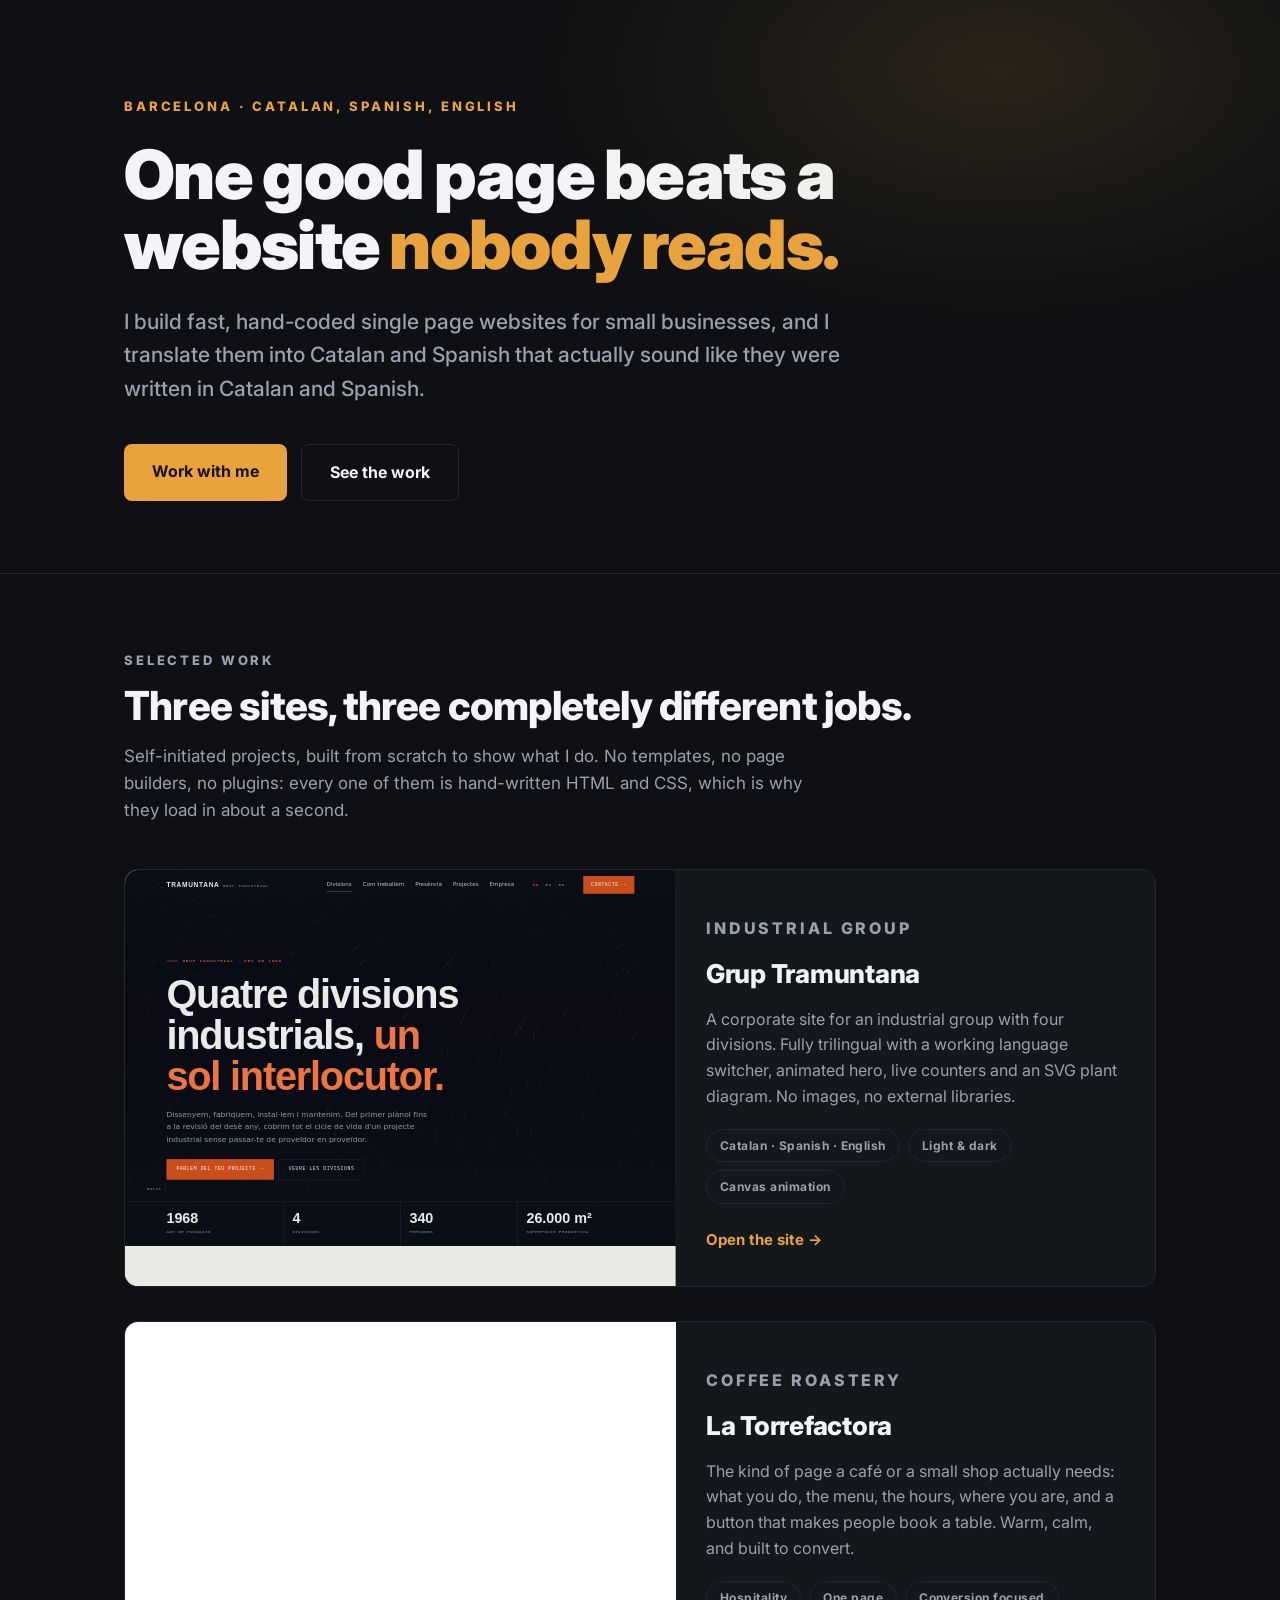
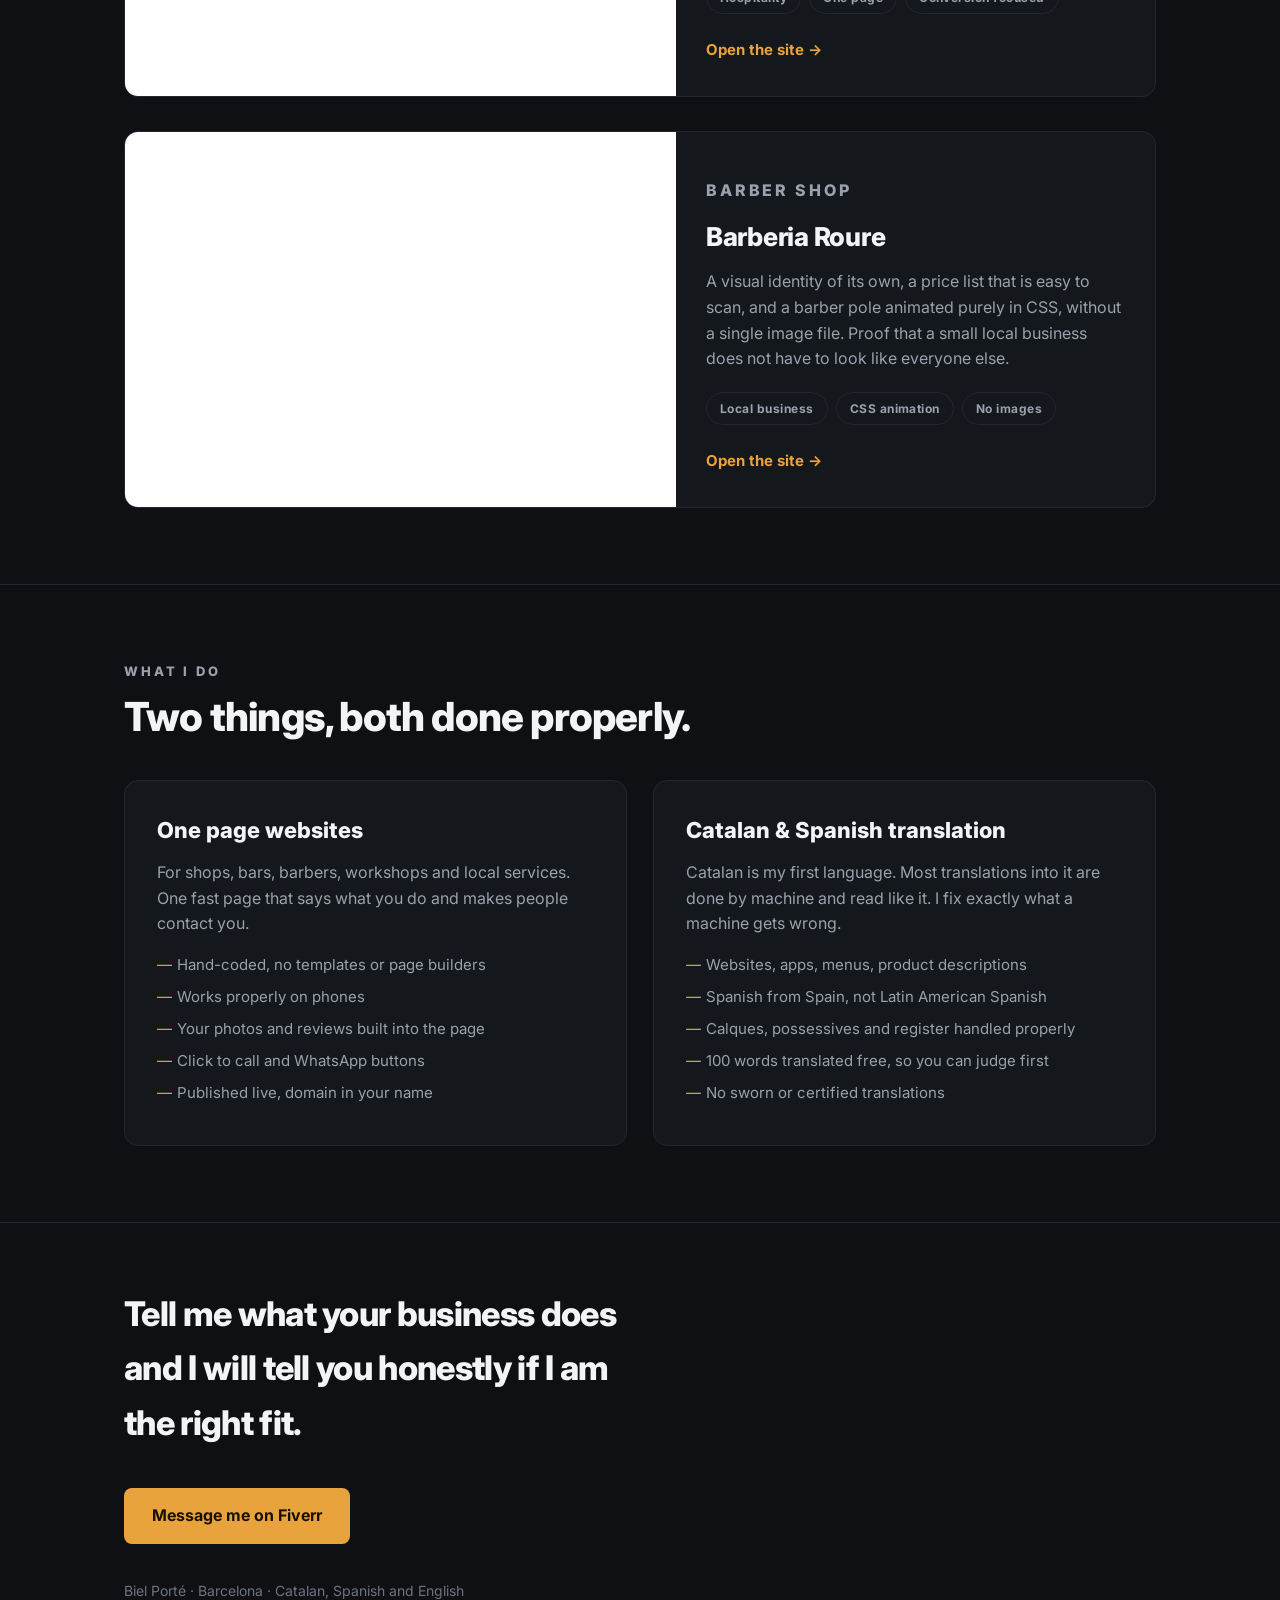
==== index.html @ 1ae51826 "Afegeix la portada del portfolio a l'arrel Fins ara l'arrel servia la pagina per defecte de Jekyll g" ====
<!DOCTYPE html>
<html lang="en">
<head>
<meta charset="utf-8">
<meta name="viewport" content="width=device-width, initial-scale=1">
<title>Biel Porté — One page websites & Catalan translation</title>
<meta name="description" content="I build fast one page websites for small businesses and translate them into natural Catalan and Spanish. Barcelona.">
<link rel="preconnect" href="https://fonts.googleapis.com">
<link rel="preconnect" href="https://fonts.gstatic.com" crossorigin>
<link href="https://fonts.googleapis.com/css2?family=Inter:wght@400;500;600;700;800;900&display=swap" rel="stylesheet">
<style>
  :root{
    --bg:#0e1013;
    --bg2:#14171c;
    --line:#23272e;
    --txt:#f2f4f7;
    --mut:#9aa1ad;
    --acc:#e8a33d;
    --acc2:#5aa9e6;
    --max:1080px;
  }
  *{box-sizing:border-box; margin:0; padding:0}
  html{scroll-behavior:smooth}
  body{
    background:var(--bg); color:var(--txt);
    font-family:Inter,"Segoe UI",system-ui,-apple-system,sans-serif;
    -webkit-font-smoothing:antialiased; line-height:1.6;
  }
  .wrap{max-width:var(--max); margin:0 auto; padding:0 24px}
  a{color:inherit}

  /* ---------- hero ---------- */
  header{padding:96px 0 72px; position:relative; overflow:hidden}
  header::before{
    content:""; position:absolute; inset:0; pointer-events:none;
    background:radial-gradient(760px 420px at 78% 12%, rgba(232,163,61,.13), transparent 62%);
  }
  .eyebrow{
    font-size:13px; font-weight:800; letter-spacing:.22em; text-transform:uppercase;
    color:var(--acc); margin-bottom:22px;
  }
  h1{
    font-size:clamp(38px,6vw,68px); line-height:1.03; font-weight:900;
    letter-spacing:-.025em; max-width:16ch;
  }
  h1 em{font-style:normal; color:var(--acc)}
  .lede{
    margin-top:26px; font-size:clamp(17px,2.2vw,21px); color:var(--mut);
    max-width:60ch; font-weight:500;
  }
  .accions{margin-top:38px; display:flex; gap:14px; flex-wrap:wrap}
  .btn{
    display:inline-block; padding:15px 28px; border-radius:8px; font-weight:700;
    font-size:16px; text-decoration:none; transition:transform .15s ease, background .15s ease;
  }
  .btn:hover{transform:translateY(-2px)}
  .btn-p{background:var(--acc); color:#191104}
  .btn-s{border:1px solid var(--line); color:var(--txt)}
  .btn-s:hover{background:var(--bg2)}

  /* ---------- seccions ---------- */
  section{padding:76px 0; border-top:1px solid var(--line)}
  .titol-sec{
    font-size:13px; font-weight:800; letter-spacing:.22em; text-transform:uppercase;
    color:var(--mut); margin-bottom:12px;
  }
  h2{font-size:clamp(28px,4vw,40px); font-weight:800; letter-spacing:-.02em; line-height:1.15}
  .sec-intro{margin-top:14px; color:var(--mut); max-width:62ch; font-size:17px}

  /* ---------- projectes ---------- */
  .projectes{margin-top:44px; display:grid; gap:34px}
  .proj{
    background:var(--bg2); border:1px solid var(--line); border-radius:14px;
    overflow:hidden; display:grid; grid-template-columns:1.15fr 1fr;
  }
  /* La previsualitzacio ha d'omplir sempre tot el contenidor, sigui quina sigui
     la mida de la targeta. El truc: l'iframe fa el 250% del contenidor i es
     redueix al 40% (0.4 x 250% = 100%), o sigui que sempre encaixa exacte i
     alhora la web de dins es renderitza a mida d'escriptori, no de mobil. */
  .previsual{position:relative; background:#fff; min-height:340px; overflow:hidden}
  .previsual iframe{
    position:absolute; top:0; left:0;
    width:250%; height:250%; border:0; display:block;
    transform:scale(.40); transform-origin:0 0; pointer-events:none;
  }
  .previsual a.cobertura{position:absolute; inset:0; display:block}
  .proj-txt{padding:34px 34px 34px 30px; display:flex; flex-direction:column; justify-content:center}
  .sector{
    font-size:12px; font-weight:800; letter-spacing:.18em; text-transform:uppercase;
    color:var(--acc2); margin-bottom:12px;
  }
  .proj h3{font-size:26px; font-weight:800; letter-spacing:-.01em}
  .proj p{margin-top:12px; color:var(--mut); font-size:16px}
  .etiquetes{margin-top:20px; display:flex; gap:8px; flex-wrap:wrap}
  .tag{
    font-size:12px; font-weight:700; letter-spacing:.04em; color:var(--mut);
    border:1px solid var(--line); border-radius:999px; padding:6px 13px;
  }
  .obre{
    margin-top:24px; font-size:15px; font-weight:700; color:var(--acc);
    text-decoration:none; display:inline-flex; align-items:center; gap:8px;
  }
  .obre:hover{text-decoration:underline}

  /* ---------- serveis ---------- */
  .serveis{margin-top:40px; display:grid; grid-template-columns:1fr 1fr; gap:26px}
  .servei{background:var(--bg2); border:1px solid var(--line); border-radius:14px; padding:32px}
  .servei h3{font-size:22px; font-weight:800; margin-bottom:12px}
  .servei p{color:var(--mut); font-size:16px}
  .servei ul{margin-top:16px; list-style:none; color:var(--mut); font-size:15px}
  .servei li{padding-left:20px; position:relative; margin-bottom:8px}
  .servei li::before{content:"—"; position:absolute; left:0; color:var(--acc)}

  /* ---------- peu ---------- */
  footer{padding:64px 0 80px; border-top:1px solid var(--line)}
  .peu-gran{font-size:clamp(24px,3.4vw,34px); font-weight:800; letter-spacing:-.02em; max-width:22ch}
  .peu-nota{margin-top:36px; color:#6d7480; font-size:14px}

  @media (max-width:860px){
    .proj{grid-template-columns:1fr}
    .previsual{min-height:240px; height:240px}
    .serveis{grid-template-columns:1fr}
    header{padding:64px 0 48px}
  }
</style>
</head>
<body>

<header>
  <div class="wrap">
    <p class="eyebrow">Barcelona · Catalan, Spanish, English</p>
    <h1>One good page beats a website <em>nobody reads.</em></h1>
    <p class="lede">
      I build fast, hand-coded single page websites for small businesses, and I translate
      them into Catalan and Spanish that actually sound like they were written in Catalan
      and Spanish.
    </p>
    <div class="accions">
      <a class="btn btn-p" href="https://www.fiverr.com/bielporte" target="_blank" rel="noopener">Work with me</a>
      <a class="btn btn-s" href="#work">See the work</a>
    </div>
  </div>
</header>

<section id="work">
  <div class="wrap">
    <p class="titol-sec">Selected work</p>
    <h2>Three sites, three completely different jobs.</h2>
    <p class="sec-intro">
      Self-initiated projects, built from scratch to show what I do. No templates, no page
      builders, no plugins: every one of them is hand-written HTML and CSS, which is why
      they load in about a second.
    </p>

    <div class="projectes">

      <article class="proj">
        <div class="previsual">
          <iframe src="https://bielporte10.github.io/tramuntana/" title="Grup Tramuntana" loading="lazy" scrolling="no"></iframe>
          <a class="cobertura" href="https://bielporte10.github.io/tramuntana/" target="_blank" rel="noopener" aria-label="Open Grup Tramuntana"></a>
        </div>
        <div class="proj-txt">
          <p class="sector">Industrial group</p>
          <h3>Grup Tramuntana</h3>
          <p>
            A corporate site for an industrial group with four divisions. Fully trilingual
            with a working language switcher, animated hero, live counters and an SVG plant
            diagram. No images, no external libraries.
          </p>
          <div class="etiquetes">
            <span class="tag">Catalan · Spanish · English</span>
            <span class="tag">Light &amp; dark</span>
            <span class="tag">Canvas animation</span>
          </div>
          <a class="obre" href="https://bielporte10.github.io/tramuntana/" target="_blank" rel="noopener">Open the site →</a>
        </div>
      </article>

      <article class="proj">
        <div class="previsual">
          <iframe src="https://bielporte10.github.io/torrefactora/" title="La Torrefactora" loading="lazy" scrolling="no"></iframe>
          <a class="cobertura" href="https://bielporte10.github.io/torrefactora/" target="_blank" rel="noopener" aria-label="Open La Torrefactora"></a>
        </div>
        <div class="proj-txt">
          <p class="sector">Coffee roastery</p>
          <h3>La Torrefactora</h3>
          <p>
            The kind of page a café or a small shop actually needs: what you do, the menu,
            the hours, where you are, and a button that makes people book a table. Warm,
            calm, and built to convert.
          </p>
          <div class="etiquetes">
            <span class="tag">Hospitality</span>
            <span class="tag">One page</span>
            <span class="tag">Conversion focused</span>
          </div>
          <a class="obre" href="https://bielporte10.github.io/torrefactora/" target="_blank" rel="noopener">Open the site →</a>
        </div>
      </article>

      <article class="proj">
        <div class="previsual">
          <iframe src="https://bielporte10.github.io/barberia-roure/" title="Barberia Roure" loading="lazy" scrolling="no"></iframe>
          <a class="cobertura" href="https://bielporte10.github.io/barberia-roure/" target="_blank" rel="noopener" aria-label="Open Barberia Roure"></a>
        </div>
        <div class="proj-txt">
          <p class="sector">Barber shop</p>
          <h3>Barberia Roure</h3>
          <p>
            A visual identity of its own, a price list that is easy to scan, and a barber
            pole animated purely in CSS, without a single image file. Proof that a small
            local business does not have to look like everyone else.
          </p>
          <div class="etiquetes">
            <span class="tag">Local business</span>
            <span class="tag">CSS animation</span>
            <span class="tag">No images</span>
          </div>
          <a class="obre" href="https://bielporte10.github.io/barberia-roure/" target="_blank" rel="noopener">Open the site →</a>
        </div>
      </article>

    </div>
  </div>
</section>

<section>
  <div class="wrap">
    <p class="titol-sec">What I do</p>
    <h2>Two things, both done properly.</h2>

    <div class="serveis">
      <div class="servei">
        <h3>One page websites</h3>
        <p>
          For shops, bars, barbers, workshops and local services. One fast page that says
          what you do and makes people contact you.
        </p>
        <ul>
          <li>Hand-coded, no templates or page builders</li>
          <li>Works properly on phones</li>
          <li>Your photos and reviews built into the page</li>
          <li>Click to call and WhatsApp buttons</li>
          <li>Published live, domain in your name</li>
        </ul>
      </div>

      <div class="servei">
        <h3>Catalan &amp; Spanish translation</h3>
        <p>
          Catalan is my first language. Most translations into it are done by machine and
          read like it. I fix exactly what a machine gets wrong.
        </p>
        <ul>
          <li>Websites, apps, menus, product descriptions</li>
          <li>Spanish from Spain, not Latin American Spanish</li>
          <li>Calques, possessives and register handled properly</li>
          <li>100 words translated free, so you can judge first</li>
          <li>No sworn or certified translations</li>
        </ul>
      </div>
    </div>
  </div>
</section>

<footer>
  <div class="wrap">
    <p class="peu-gran">Tell me what your business does and I will tell you honestly if I am the right fit.</p>
    <div class="accions">
      <a class="btn btn-p" href="https://www.fiverr.com/bielporte" target="_blank" rel="noopener">Message me on Fiverr</a>
    </div>
    <p class="peu-nota">Biel Porté · Barcelona · Catalan, Spanish and English</p>
  </div>
</footer>

</body>
</html>
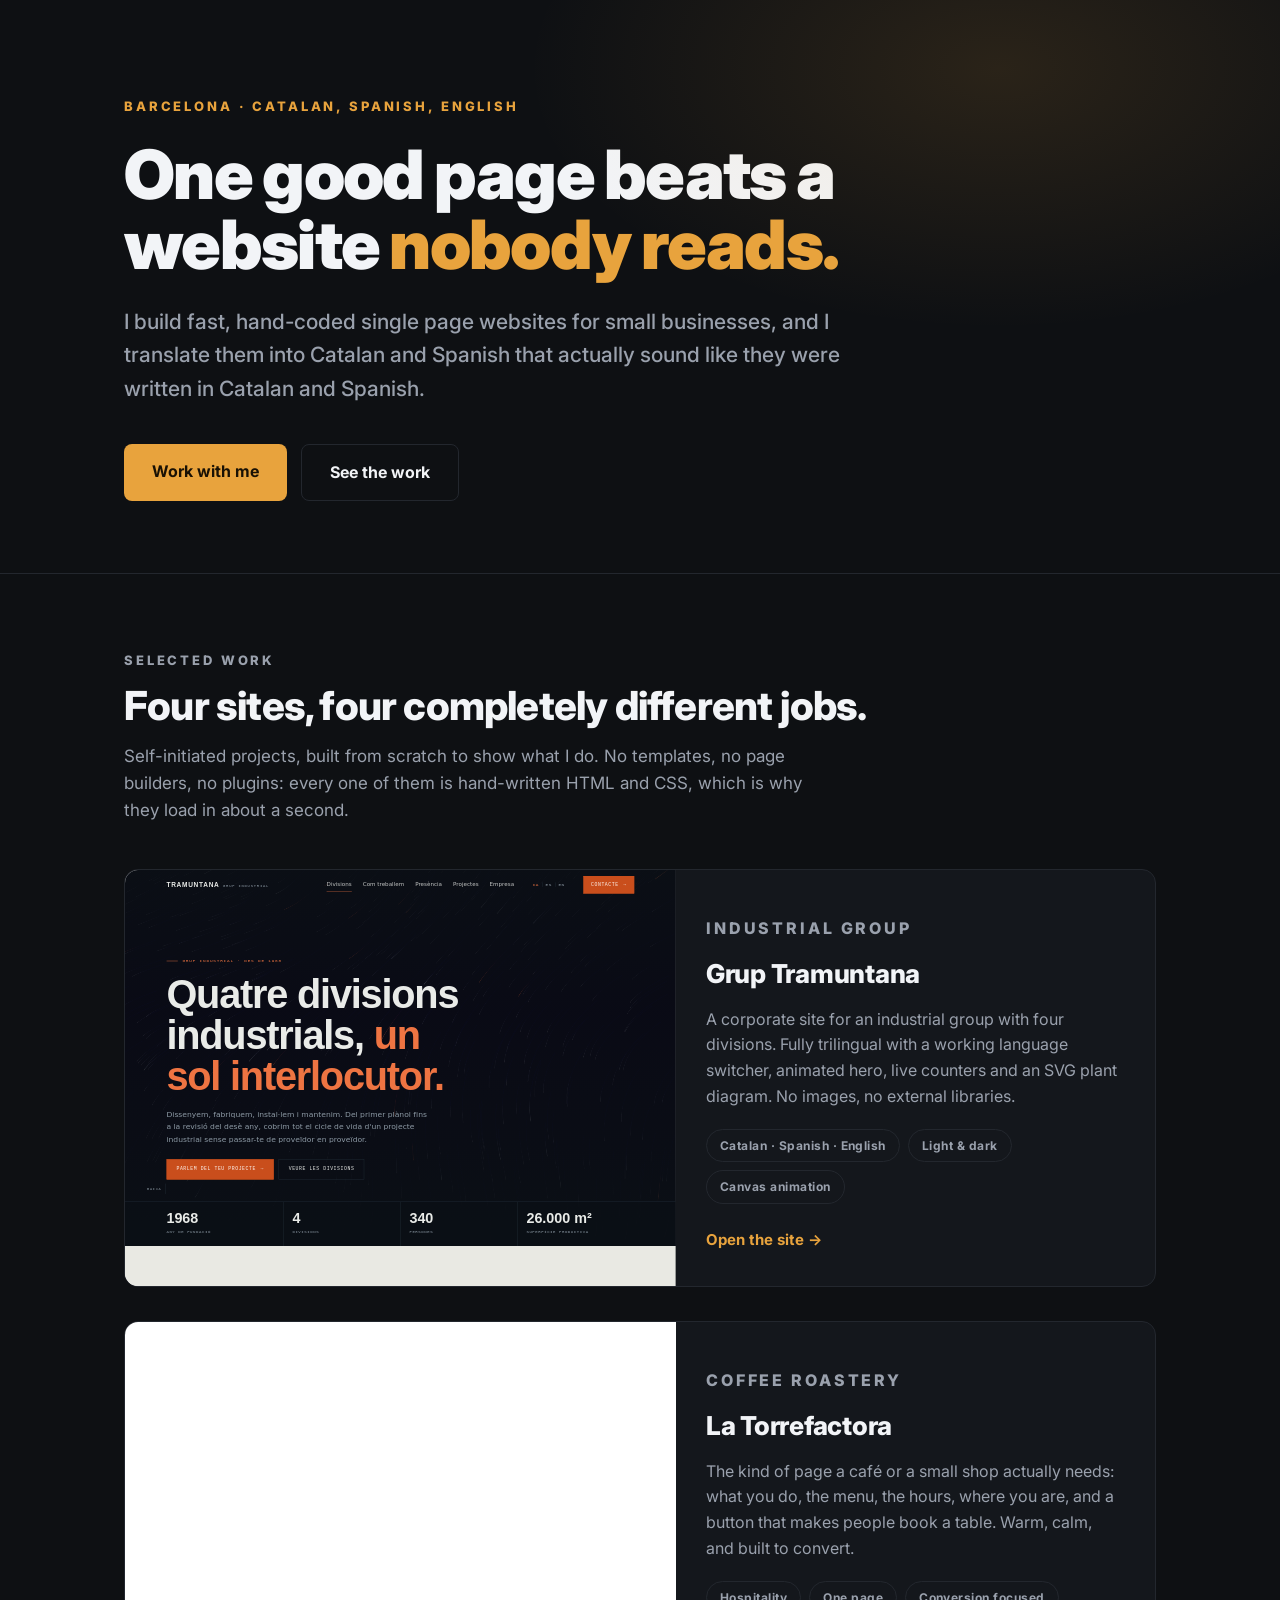
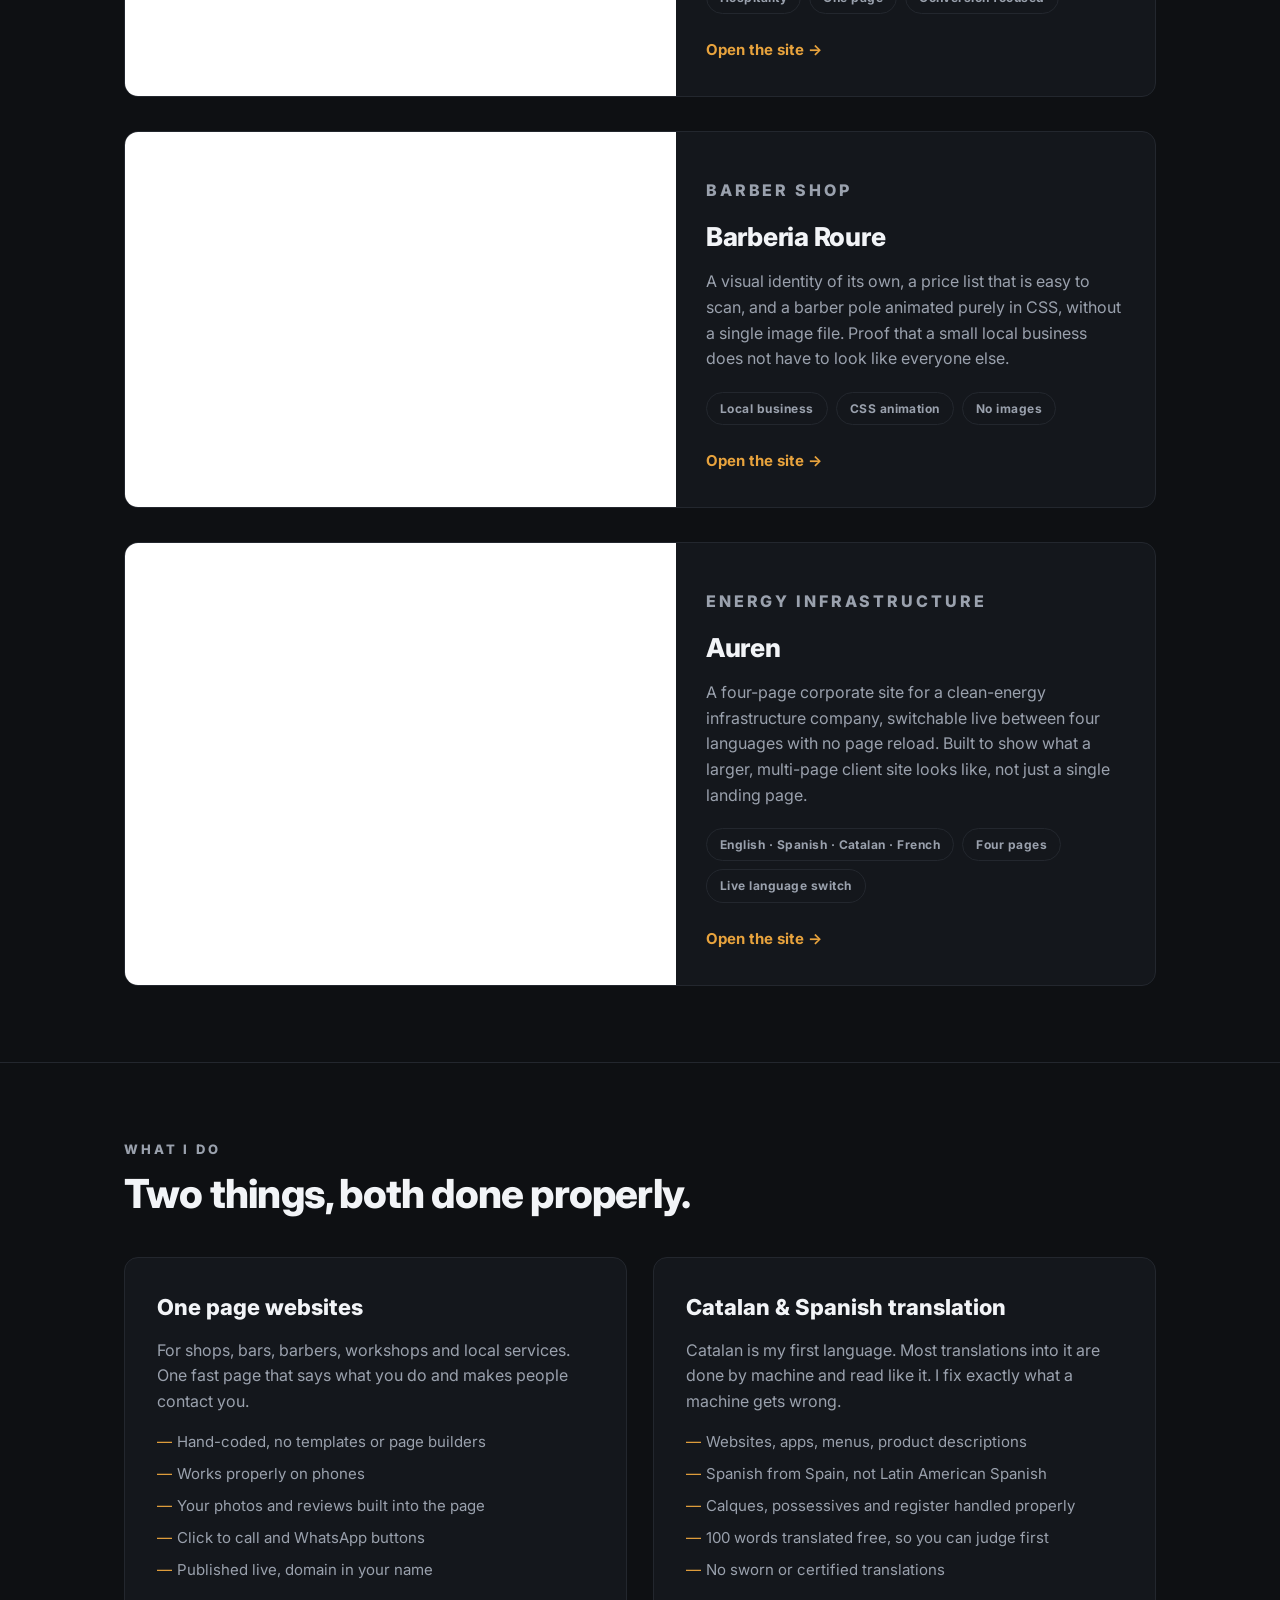
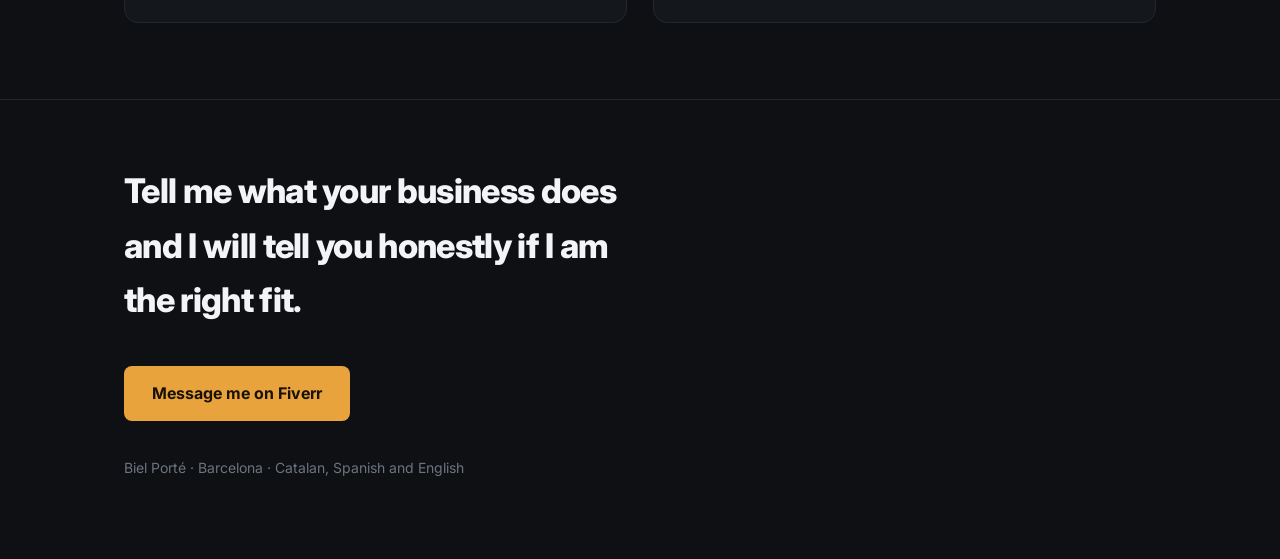
==== commit be4633fc: "Add Auren demo (energy infrastructure, 4 languages) to portfolio Fourth example on the homepage and " ====
--- a/index.html
+++ b/index.html
@@ -145,7 +145,7 @@
 <section id="work">
   <div class="wrap">
     <p class="titol-sec">Selected work</p>
-    <h2>Three sites, three completely different jobs.</h2>
+    <h2>Four sites, four completely different jobs.</h2>
     <p class="sec-intro">
       Self-initiated projects, built from scratch to show what I do. No templates, no page
       builders, no plugins: every one of them is hand-written HTML and CSS, which is why
@@ -217,6 +217,28 @@
             <span class="tag">No images</span>
           </div>
           <a class="obre" href="https://bielporte10.github.io/barberia-roure/" target="_blank" rel="noopener">Open the site →</a>
+        </div>
+      </article>
+
+      <article class="proj">
+        <div class="previsual">
+          <iframe src="https://bielporte10.github.io/auren/" title="Auren" loading="lazy" scrolling="no"></iframe>
+          <a class="cobertura" href="https://bielporte10.github.io/auren/" target="_blank" rel="noopener" aria-label="Open Auren"></a>
+        </div>
+        <div class="proj-txt">
+          <p class="sector">Energy infrastructure</p>
+          <h3>Auren</h3>
+          <p>
+            A four-page corporate site for a clean-energy infrastructure company, switchable
+            live between four languages with no page reload. Built to show what a larger,
+            multi-page client site looks like, not just a single landing page.
+          </p>
+          <div class="etiquetes">
+            <span class="tag">English · Spanish · Catalan · French</span>
+            <span class="tag">Four pages</span>
+            <span class="tag">Live language switch</span>
+          </div>
+          <a class="obre" href="https://bielporte10.github.io/auren/" target="_blank" rel="noopener">Open the site →</a>
         </div>
       </article>
 
